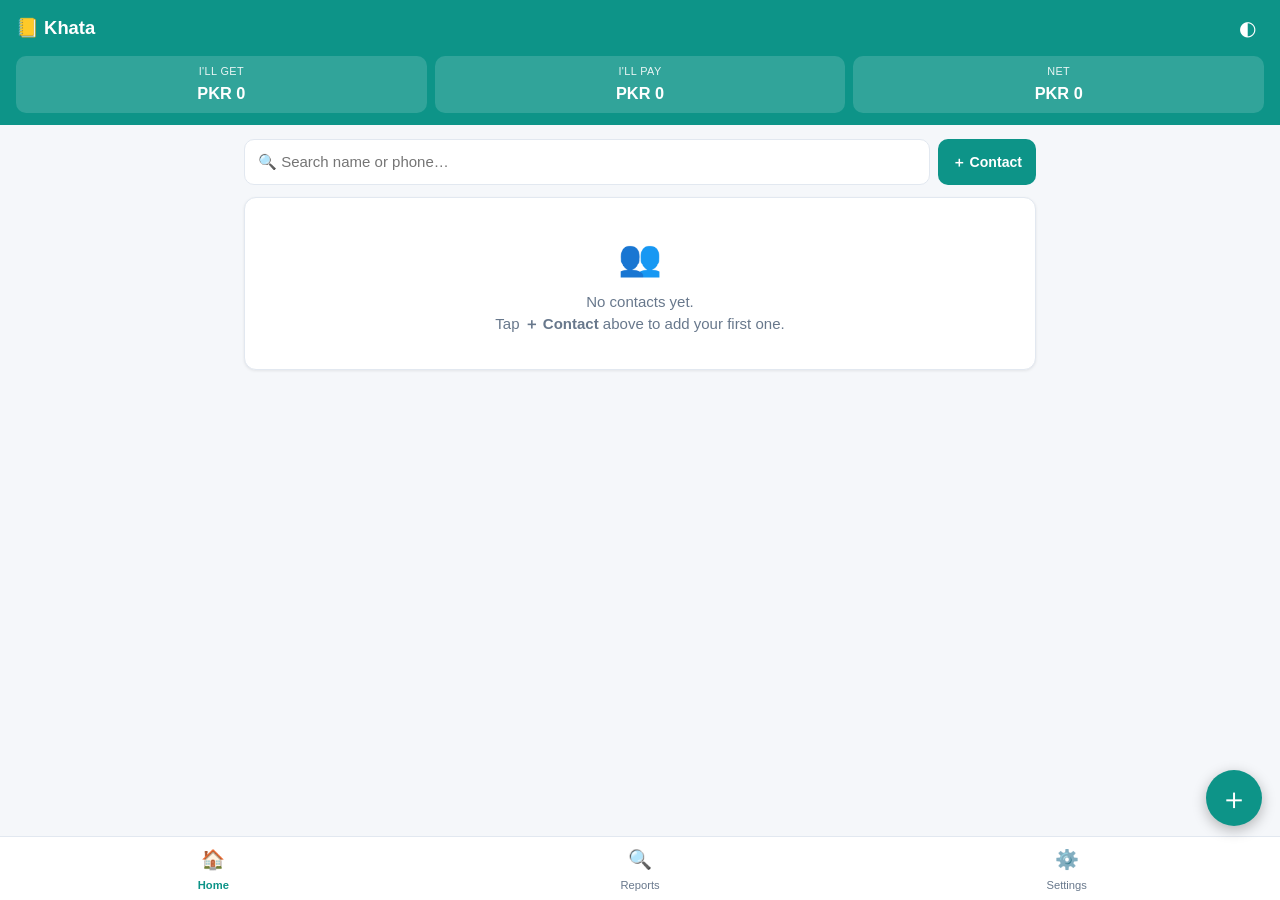
==== khata/index.html @ c7873ae5 "Encrypted, on-demand backups; stop writing files unprompted Reopening the app could show a backup pr" ====
<!DOCTYPE html>
<html lang="en">
<head>
<meta charset="UTF-8">
<meta name="viewport" content="width=device-width, initial-scale=1.0, viewport-fit=cover">
<meta name="theme-color" content="#0d9488">
<title>Khata — Ledger</title>
<link rel="manifest" href="manifest.json">
<link rel="icon" href="icon-192.png">
<link rel="apple-touch-icon" href="icon-192.png">
<style>
:root{
  --bg:#f5f7fa; --card:#fff; --text:#16202c; --muted:#68788c; --border:#e2e8f0;
  --accent:#0d9488; --accent-dk:#0b7c72;
  --get:#0d9488;   /* they owe me  */
  --pay:#e11d48;   /* I owe them   */
  --shadow:0 1px 3px rgba(0,0,0,.08);
}
[data-theme="dark"]{
  --bg:#0f1620; --card:#18212e; --text:#e8eef6; --muted:#8c9cb0; --border:#26323f;
  --accent:#2dd4bf; --accent-dk:#14b8a6; --get:#2dd4bf; --pay:#fb7185;
  --shadow:0 1px 3px rgba(0,0,0,.4);
}
*{box-sizing:border-box;-webkit-tap-highlight-color:transparent}
html,body{margin:0;padding:0}
body{
  font-family:-apple-system,BlinkMacSystemFont,"Segoe UI",Roboto,Helvetica,Arial,sans-serif;
  background:var(--bg); color:var(--text); line-height:1.45; font-size:15px;
  padding-bottom:78px;
}
button,input,select,textarea{font:inherit;color:inherit}
button{cursor:pointer;border:none;background:none}
.hide{display:none!important}

/* ---------- top bar ---------- */
header{
  position:sticky;top:0;z-index:20;background:var(--accent);color:#fff;
  padding:calc(env(safe-area-inset-top) + 12px) 16px 12px;
}
.hrow{display:flex;align-items:center;gap:10px}
.htitle{font-size:1.15rem;font-weight:700;flex:1;display:flex;align-items:center;gap:8px}
.iconbtn{color:#fff;font-size:1.25rem;padding:6px 8px;border-radius:8px;line-height:1}
.iconbtn:active{background:rgba(255,255,255,.18)}

/* summary */
.summary{display:flex;gap:8px;margin-top:12px}
.sbox{flex:1;background:rgba(255,255,255,.15);border-radius:10px;padding:8px 10px;text-align:center}
.sbox .lbl{font-size:.68rem;opacity:.9;text-transform:uppercase;letter-spacing:.4px}
.sbox .val{font-size:1.02rem;font-weight:700;margin-top:2px;word-break:break-all}

/* ---------- layout ---------- */
main{padding:14px 14px 0;max-width:820px;margin:0 auto}
.card{background:var(--card);border:1px solid var(--border);border-radius:12px;box-shadow:var(--shadow);margin-bottom:12px}
.pad{padding:14px}
h2{font-size:1rem;margin:0 0 10px}
.muted{color:var(--muted);font-size:.85rem}
.empty{text-align:center;color:var(--muted);padding:34px 16px}
.empty .big{font-size:2.2rem;display:block;margin-bottom:8px}

/* search */
.searchrow{display:flex;gap:8px;margin-bottom:12px}
.search{flex:1;min-width:0;padding:11px 13px;border:1px solid var(--border);border-radius:10px;
  background:var(--card)}
.addbtn{flex:0 0 auto;padding:11px 14px;border-radius:10px;background:var(--accent);
  color:#fff;font-weight:700;font-size:.88rem;white-space:nowrap}
.addbtn:active{background:var(--accent-dk)}

/* party row */
.prow{display:flex;align-items:center;gap:12px;padding:12px 14px;border-bottom:1px solid var(--border);width:100%;text-align:left}
.prow:last-child{border-bottom:none}
.avatar{width:40px;height:40px;border-radius:50%;background:var(--accent);color:#fff;
  display:grid;place-items:center;font-weight:700;flex:0 0 auto}
.pinfo{flex:1;min-width:0}
.pname{font-weight:600;white-space:nowrap;overflow:hidden;text-overflow:ellipsis}
.pamt{text-align:right;font-weight:700;white-space:nowrap}
.get{color:var(--get)} .pay{color:var(--pay)}
.tag{font-size:.66rem;font-weight:600;text-transform:uppercase;letter-spacing:.3px;display:block}

/* transaction row */
.trow{display:flex;gap:12px;padding:11px 14px;border-bottom:1px solid var(--border);align-items:flex-start}
.trow:last-child{border-bottom:none}
.tmain{flex:1;min-width:0}
.tcat{font-weight:600}
.tmeta{font-size:.78rem;color:var(--muted)}
.tamt{font-weight:700;white-space:nowrap;text-align:right}
.tbal{font-size:.74rem;color:var(--muted);font-weight:500}
.overdue{color:var(--pay);font-weight:600}

/* fab + nav */
.fab{position:fixed;right:18px;bottom:calc(env(safe-area-inset-bottom) + 74px);z-index:30;
  width:56px;height:56px;border-radius:50%;background:var(--accent);color:#fff;
  font-size:1.9rem;box-shadow:0 4px 14px rgba(0,0,0,.28);display:grid;place-items:center}
nav.tabs{position:fixed;left:0;right:0;bottom:0;z-index:25;display:flex;
  background:var(--card);border-top:1px solid var(--border);
  padding-bottom:env(safe-area-inset-bottom)}
nav.tabs button{flex:1;padding:9px 4px 7px;color:var(--muted);font-size:.7rem;
  display:flex;flex-direction:column;align-items:center;gap:3px}
nav.tabs button .ic{font-size:1.2rem}
nav.tabs button.on{color:var(--accent);font-weight:600}

/* modal */
.modal{position:fixed;inset:0;z-index:60;background:rgba(0,0,0,.5);
  display:flex;align-items:flex-end;justify-content:center}
.sheet{background:var(--card);width:100%;max-width:560px;border-radius:16px 16px 0 0;
  max-height:94vh;overflow-y:auto;padding:18px 16px calc(env(safe-area-inset-bottom) + 22px)}
.sheet h3{margin:0 0 14px;font-size:1.05rem}
label{display:block;font-size:.78rem;color:var(--muted);margin:11px 0 4px;font-weight:600}
input,select,textarea{width:100%;padding:11px 12px;border:1px solid var(--border);
  border-radius:10px;background:var(--bg)}
textarea{resize:vertical;min-height:60px}
.row2{display:flex;gap:10px}.row2>*{flex:1;min-width:0}
.btn{display:block;width:100%;padding:13px;border-radius:10px;background:var(--accent);
  color:#fff;font-weight:700;text-align:center;margin-top:16px}
.btn.sec{background:var(--bg);color:var(--text);border:1px solid var(--border);font-weight:600}
.btn.danger{background:var(--pay)}
.btnrow{display:flex;gap:10px}.btnrow>*{flex:1}

/* direction toggle */
.dirsel{display:flex;gap:10px;margin-top:6px}
.dirsel button{flex:1;padding:13px 8px;border-radius:10px;border:2px solid var(--border);
  font-weight:700;font-size:.9rem;background:var(--bg);color:var(--muted)}
.dirsel button.on[data-d="out"]{border-color:var(--get);background:var(--get);color:#fff}
.dirsel button.on[data-d="in"]{border-color:var(--pay);background:var(--pay);color:#fff}

.chips{display:flex;flex-wrap:wrap;gap:7px;margin-top:6px}
.chip{padding:7px 13px;border-radius:999px;border:1px solid var(--border);
  background:var(--bg);font-size:.82rem}
.chip.on{background:var(--accent);color:#fff;border-color:var(--accent);font-weight:600}

/* backup banner */
.banner{display:flex;align-items:center;gap:10px;justify-content:space-between;
  background:var(--card);border:1px solid var(--border);border-left:4px solid #f59e0b;
  border-radius:10px;padding:10px 12px;margin-bottom:12px;font-size:.86rem}
.banner .bactions{display:flex;gap:6px;flex:0 0 auto}
.banner button{padding:6px 12px;border-radius:8px;background:var(--accent);color:#fff;
  font-weight:600;font-size:.82rem}
.banner button#bkBannerX{background:transparent;color:var(--muted);font-size:1rem;padding:6px 8px}

/* storage meter */
.meter{height:8px;border-radius:99px;background:var(--border);overflow:hidden;margin:8px 0 6px}
.meter span{display:block;height:100%;background:var(--accent);border-radius:99px}
.meter.warn span{background:#f59e0b}
.meter.full span{background:var(--pay)}

.totrow{display:flex;justify-content:space-between;padding:7px 0;border-bottom:1px dashed var(--border)}
.totrow:last-child{border-bottom:none;font-weight:700;font-size:1.05rem;padding-top:11px}

/* ---------- lock screen ---------- */
body.locked>header,body.locked>main,body.locked>nav.tabs,body.locked>.fab{display:none!important}
#lock{position:fixed;inset:0;z-index:90;background:var(--bg);color:var(--text);
  display:none;flex-direction:column;align-items:center;justify-content:center;padding:24px}
body.locked #lock{display:flex}
#lock .lk-ico{font-size:2.6rem;margin-bottom:6px}
#lock h2{font-size:1.15rem;margin:0 0 4px}
#lock .lk-msg{color:var(--muted);font-size:.85rem;min-height:1.2em;text-align:center;margin-bottom:16px}
#lock .lk-msg.err{color:var(--pay);font-weight:600}
.dots{display:flex;gap:14px;margin-bottom:26px}
.dots i{width:14px;height:14px;border-radius:50%;border:2px solid var(--muted);display:block}
.dots i.on{background:var(--accent);border-color:var(--accent)}
.keypad{display:grid;grid-template-columns:repeat(3,72px);gap:16px}
.keypad button{width:72px;height:72px;aspect-ratio:1;border-radius:50%;
  background:var(--card);border:1px solid var(--border);
  font-size:1.5rem;font-weight:600;display:grid;place-items:center}
.keypad button:active{background:var(--accent);color:#fff}
.keypad button.wide{font-size:.9rem;font-weight:600;background:transparent;border:none;
  border-radius:12px;color:var(--muted)}

/* ---------- print / PDF ---------- */
#printArea{display:none}
@media print{
  body{background:#fff;color:#000;padding:0;font-size:12px}
  header,nav.tabs,.fab,main,.modal{display:none!important}
  #printArea{display:block!important;padding:0}
  .pr-head{text-align:center;border-bottom:2px solid #000;padding-bottom:10px;margin-bottom:14px}
  .pr-head h1{margin:0 0 4px;font-size:19px}
  .pr-sub{font-size:11px;color:#333}
  .pr-meta{display:flex;justify-content:space-between;font-size:11px;margin-bottom:10px}
  table{width:100%;border-collapse:collapse;font-size:11px;table-layout:fixed}
  th,td{border:1px solid #999;padding:5px 6px;text-align:left;
        overflow-wrap:break-word;vertical-align:top}
  th{background:#eee}
  td.num,th.num{text-align:right;white-space:nowrap}
  td.dt{white-space:nowrap}
  td.dt .tm{display:block;color:#555;font-size:9px}
  /* fixed widths keep dates and amounts on one line */
  .no-party th:nth-child(1){width:17%}
  .no-party th:nth-child(2){width:14%}
  .no-party th:nth-child(3){width:23%}
  .has-party th:nth-child(1){width:15%}
  .has-party th:nth-child(2){width:18%}
  .has-party th:nth-child(3){width:12%}
  .has-party th:nth-child(4){width:19%}
  tbody tr{page-break-inside:avoid}
  thead{display:table-header-group}
  tfoot td{font-weight:bold;background:#f3f3f3}
  .pr-sign{margin-top:40px;display:flex;justify-content:space-between;font-size:11px}
  .pr-sign div{border-top:1px solid #000;padding-top:5px;width:38%;text-align:center}
  @page{margin:14mm}
}
</style>
</head>
<body>

<header>
  <div class="hrow">
    <button class="iconbtn hide" id="backBtn" aria-label="Back">&larr;</button>
    <div class="htitle" id="pageTitle">📒 Khata</div>
    <button class="iconbtn" id="themeBtn" aria-label="Toggle theme">◐</button>
  </div>
  <div class="summary" id="summary"></div>
</header>

<main>
  <!-- HOME -->
  <section id="v-home">
    <div class="banner hide" id="bkBanner">
      <span>🛡️ <b id="bkBannerTxt"></b></span>
      <span class="bactions">
        <button id="bkBannerGo">Back up</button>
        <button id="bkBannerX" aria-label="Dismiss">✕</button>
      </span>
    </div>
    <div class="searchrow">
      <input class="search" id="pSearch" placeholder="🔍 Search name or phone…">
      <button class="addbtn" id="addParty">＋ Contact</button>
    </div>
    <div class="card" id="partyList"></div>
  </section>

  <!-- PARTY DETAIL -->
  <section id="v-party" class="hide">
    <div class="card pad" id="partyHead"></div>
    <div class="btnrow" style="margin-bottom:10px">
      <button class="btn sec" id="pPrint" style="margin-top:0">🖨️ Print / PDF</button>
      <button class="btn sec" id="pEdit" style="margin-top:0">✏️ Edit</button>
    </div>
    <div class="btnrow" style="margin-bottom:12px">
      <button class="btn sec" id="pWa" style="margin-top:0">💬 Send on WhatsApp</button>
      <button class="btn sec" id="pShare" style="margin-top:0">📤 Share / copy</button>
    </div>
    <div class="card" id="partyTxns"></div>
  </section>

  <!-- REPORTS -->
  <section id="v-rep" class="hide">
    <div class="card pad">
      <h2>Filter</h2>
      <div class="row2">
        <div><label>From</label><input type="date" id="fFrom"></div>
        <div><label>To</label><input type="date" id="fTo"></div>
      </div>
      <label>Quick range</label>
      <div class="chips" id="fQuick">
        <button class="chip" data-q="today">Today</button>
        <button class="chip" data-q="week">7 days</button>
        <button class="chip" data-q="month">This month</button>
        <button class="chip" data-q="year">This year</button>
        <button class="chip" data-q="all">All</button>
      </div>
      <label>Direction</label>
      <div class="chips" id="fDir">
        <button class="chip on" data-v="">Both</button>
        <button class="chip" data-v="out">I gave</button>
        <button class="chip" data-v="in">I got</button>
      </div>
      <label>Category</label>
      <div class="chips" id="fCat"></div>
      <label>Party</label>
      <select id="fParty"><option value="">All parties</option></select>
      <button class="btn" id="runRep">Show results</button>
    </div>
    <div class="card pad hide" id="repTotals"></div>
    <div class="btnrow hide" id="repActions" style="margin-bottom:12px">
      <button class="btn sec" id="rPrint" style="margin-top:0">🖨️ Print / PDF</button>
      <button class="btn sec" id="rCsv" style="margin-top:0">⬇️ CSV</button>
    </div>
    <div class="card" id="repList"></div>
  </section>

  <!-- SETTINGS -->
  <section id="v-set" class="hide">
    <div class="card pad">
      <h2>Backup &amp; restore</h2>
      <p class="muted" id="lastBk"></p>
      <button class="btn" id="bkNow">🔐 Backup now (encrypted)</button>
      <button class="btn sec" id="bkRestore">⬆️ Restore from backup file</button>
      <input type="file" id="bkFile" accept=".json,application/json" class="hide">
      <p class="muted" style="margin-top:12px">Backups only happen when you tap
      the button — nothing is ever saved automatically. The file is locked with
      <b>AES-256</b> using a password you choose, so it is safe to keep in Google
      Drive or email. Restore it on any phone with the same password.</p>
      <p class="muted"><b>⚠️ Lose the password and the backup is gone for good</b> —
      there is no recovery, by design.</p>
    </div>
    <div class="card pad">
      <h2>Preferences</h2>
      <label>Currency symbol</label>
      <input id="setCur" maxlength="6" placeholder="PKR">
      <label>Remind me to back up</label>
      <select id="setRemind">
        <option value="1">Every day</option>
        <option value="7">Every week</option>
        <option value="0">Never</option>
      </select>
      <label>Country code (for WhatsApp)</label>
      <input id="setCC" inputmode="numeric" maxlength="4" placeholder="92">
      <p class="muted">Local numbers like 0300-1234567 are sent as
        +<span id="ccEg">92</span>3001234567.</p>
      <button class="btn" id="setSave">Save preferences</button>
    </div>
    <div class="card pad">
      <h2>App lock</h2>
      <p class="muted" id="pinState"></p>
      <button class="btn" id="pinBtn"></button>
      <button class="btn sec hide" id="pinOff">Turn off PIN</button>
      <p class="muted" style="margin-top:12px">⚠️ A PIN hides the app behind a
      lock screen. It does <b>not</b> encrypt the data — someone with your
      unlocked phone and technical know-how could still reach it. Use your
      phone's own screen lock as the real protection.</p>
    </div>
    <div class="card pad">
      <h2>Data</h2>
      <p class="muted" id="statLine"></p>
      <div class="meter" id="meter"><span style="width:0"></span></div>
      <p class="muted" id="spaceLine"></p>
      <button class="btn sec" id="exCsv">⬇️ Export all as CSV</button>
      <button class="btn danger" id="wipe">🗑️ Erase all data</button>
    </div>
  </section>
</main>

<button class="fab" id="fab" aria-label="Add">＋</button>

<nav class="tabs">
  <button data-t="home" class="on"><span class="ic">🏠</span>Home</button>
  <button data-t="rep"><span class="ic">🔍</span>Reports</button>
  <button data-t="set"><span class="ic">⚙️</span>Settings</button>
</nav>

<div id="lock">
  <div class="lk-ico">🔒</div>
  <h2 id="lkTitle">Enter your PIN</h2>
  <div class="lk-msg" id="lkMsg"></div>
  <div class="dots" id="lkDots"><i></i><i></i><i></i><i></i></div>
  <div class="keypad" id="lkPad">
    <button data-k="1">1</button><button data-k="2">2</button><button data-k="3">3</button>
    <button data-k="4">4</button><button data-k="5">5</button><button data-k="6">6</button>
    <button data-k="7">7</button><button data-k="8">8</button><button data-k="9">9</button>
    <button class="wide" data-k="forgot">Forgot?</button>
    <button data-k="0">0</button>
    <button class="wide" data-k="del">⌫</button>
  </div>
</div>

<div id="modalHost"></div>
<div id="printArea"></div>

<script>
"use strict";
/* ====================== storage ====================== */
const KEY = "khata_v1";
const CATS = ["Loan","Repayment","Deposit","Receipt","Advance","Expense","Other"];
const blank = () => ({version:1,
  settings:{currency:"PKR",theme:"auto",remindDays:1,lastBackup:null,
            cc:"92", pinHash:null, pinSalt:null},
  parties:[], txns:[]});

/* If stored data can't be parsed we must NEVER overwrite it with an empty
   ledger — it may still be recoverable by hand. Park it under a rescue key,
   tell the user, and refuse to auto-save until they act. */
let storageOK = true;
let db = load();
function load(){
  let raw = null;
  try{
    raw = localStorage.getItem(KEY);
    if(!raw) return blank();
    const d = JSON.parse(raw);
    if(!d || !Array.isArray(d.parties) || !Array.isArray(d.txns))
      throw new Error("unexpected shape");
    return Object.assign(blank(), d,
      {settings:Object.assign(blank().settings, d.settings||{})});
  }catch(e){
    console.error("load failed", e);
    storageOK = false;
    try{
      const rescue = KEY+"_damaged_"+Date.now();
      if(raw) localStorage.setItem(rescue, raw);
      setTimeout(()=>alert(
        "Your saved data could not be read, so the app opened empty.\n\n"+
        "The old data has NOT been deleted — it is kept under \""+rescue+"\".\n"+
        "Restore your latest backup file from Settings, or ask for help recovering it.\n\n"+
        "Nothing will be saved over it until you restore or erase."),400);
    }catch(_){}
    return blank();
  }
}
let saveTimer=null;
function writeNow(){
  if(!storageOK) return false;          // refuse to clobber damaged data
  try{ localStorage.setItem(KEY, JSON.stringify(db)); return true; }
  catch(e){
    alert("Could not save — device storage may be full.\n\n"+
          "Free some space, then use Settings → Backup now.");
    return false;
  }
}
function save(){
  clearTimeout(saveTimer);
  saveTimer = setTimeout(writeNow, 80);
}
const uid = () => Date.now().toString(36)+Math.random().toString(36).slice(2,7);

/* ====================== helpers ====================== */
const $  = s => document.querySelector(s);
const esc = s => String(s??"").replace(/[&<>"']/g, c =>
  ({"&":"&amp;","<":"&lt;",">":"&gt;",'"':"&quot;","'":"&#39;"}[c]));
const cur = () => db.settings.currency || "PKR";
function money(n){
  const v = Math.abs(Number(n)||0);
  return cur()+" "+v.toLocaleString(undefined,{minimumFractionDigits:0,maximumFractionDigits:2});
}
function fmtDate(iso){
  const d=new Date(iso); if(isNaN(d)) return "";
  return d.toLocaleDateString(undefined,{day:"2-digit",month:"short",year:"numeric"});
}
function fmtDT(iso){
  const d=new Date(iso); if(isNaN(d)) return "";
  return d.toLocaleString(undefined,{day:"2-digit",month:"short",year:"numeric",
    hour:"2-digit",minute:"2-digit"});
}
const live  = () => db.txns.filter(t=>!t.deletedAt);
const ofParty = id => live().filter(t=>t.partyId===id)
  .sort((a,b)=> new Date(a.date)-new Date(b.date));
/* balance > 0  => they owe me (I'll get) */
const balOf = id => ofParty(id).reduce((s,t)=> s + (t.dir==="out"? +t.amount : -t.amount), 0);
const party = id => db.parties.find(p=>p.id===id);
const pname = id => (party(id)||{}).name || "(deleted)";

/* ====================== app lock ======================
   The PIN is never stored — only a salted SHA-256 of it. This is a screen
   lock (keeps casual eyes out), NOT encryption: the ledger itself still sits
   in normal browser storage. Settings says so plainly. */
const hasPin = () => !!(db.settings.pinHash && db.settings.pinSalt);
async function pinHash(pin, salt){
  if(!(window.crypto && crypto.subtle)) return "plain:"+salt+":"+pin; // insecure ctx
  const buf = await crypto.subtle.digest("SHA-256",
    new TextEncoder().encode(salt+"|"+pin));
  return [...new Uint8Array(buf)].map(b=>b.toString(16).padStart(2,"0")).join("");
}
function newSalt(){
  const a = new Uint8Array(16);
  (window.crypto&&crypto.getRandomValues) ? crypto.getRandomValues(a)
    : a.forEach((_,i)=>a[i]=Math.floor(Math.random()*256));
  return [...a].map(b=>b.toString(16).padStart(2,"0")).join("");
}

let lockMode="verify", lkBuf="", lkNewPin="", lkTries=0, unlockedAt=0;
let lockUntil=0, cdTimer=null;
/* while cooling down, the keypad is disabled and shows the remaining time */
function countdown(){
  clearTimeout(cdTimer);
  const left = Math.ceil((lockUntil - Date.now())/1000);
  const pad = $("#lkPad");
  if(left > 0){
    pad.style.opacity = ".35"; pad.style.pointerEvents = "none";
    lkSay(`Too many wrong attempts. Wait ${left}s.`, true);
    cdTimer = setTimeout(countdown, 500);
  }else{
    pad.style.opacity = ""; pad.style.pointerEvents = "";
    lkSay("You can try again now.", false);
  }
}
function setLocked(on){
  document.body.classList.toggle("locked", on);
  if(on){ lkBuf=""; drawDots(); } else { unlockedAt = Date.now(); }
}
function drawDots(){
  const need = lockMode==="verify"? 4 : 4;
  $("#lkDots").innerHTML = Array.from({length:need},(_,i)=>
    `<i class="${i<lkBuf.length?"on":""}"></i>`).join("");
}
function lkSay(msg, err){
  const el=$("#lkMsg"); el.textContent=msg||""; el.classList.toggle("err",!!err);
}
function startLock(mode){
  lockMode=mode; lkBuf=""; lkNewPin="";
  $("#lkTitle").textContent = mode==="verify" ? "Enter your PIN"
    : mode==="set" ? "Choose a 4-digit PIN" : "Confirm your PIN";
  $("#lkPad").querySelector('[data-k="forgot"]').style.visibility =
    mode==="verify" ? "visible" : "hidden";
  lkSay(mode==="verify"? "" : "You'll need this each time you open the app.");
  setLocked(true);
}
async function lkSubmit(){
  const pin = lkBuf;
  if(lockMode==="set"){
    lkNewPin = pin; lockMode="confirm";
    $("#lkTitle").textContent="Confirm your PIN"; lkSay("Type it once more.");
    lkBuf=""; drawDots(); return;
  }
  if(lockMode==="confirm"){
    if(pin !== lkNewPin){
      lockMode="set"; lkNewPin=""; lkBuf=""; drawDots();
      $("#lkTitle").textContent="Choose a 4-digit PIN";
      lkSay("Those didn't match — start again.", true); return;
    }
    const salt=newSalt();
    db.settings.pinSalt=salt; db.settings.pinHash=await pinHash(pin,salt);
    save(); setLocked(false); renderSettings();
    alert("PIN set. You'll be asked for it when you open the app.\n\n"+
          "If you forget it, the only way back in is to erase the app and "+
          "restore your backup file — so keep a backup.");
    return;
  }
  // verify
  const h = await pinHash(pin, db.settings.pinSalt);
  if(h === db.settings.pinHash){
    lkTries=0; db.settings.pinFails=0; save();
    setLocked(false); render(); return;
  }
  /* Throttle guessing: a 4-digit PIN is only 10,000 combinations, so make
     repeated attempts progressively expensive. */
  lkTries++; lkBuf=""; drawDots();
  db.settings.pinFails = (db.settings.pinFails||0) + 1; save();
  if(db.settings.pinFails >= 5){
    const wait = Math.min(300, 5 * Math.pow(2, db.settings.pinFails - 5)); // 5s,10s,20s… max 5min
    lockUntil = Date.now() + wait*1000;
    return countdown();
  }
  lkSay(lkTries>=3 ? "Still wrong. Tap “Forgot?” if you're stuck."
                   : "Wrong PIN, try again.", true);
}
$("#lkPad").addEventListener("click", async e=>{
  const b=e.target.closest("button"); if(!b) return;
  if(Date.now() < lockUntil) return;          // cooling down after wrong guesses
  const k=b.dataset.k;
  if(k==="del"){ lkBuf=lkBuf.slice(0,-1); drawDots(); return; }
  if(k==="forgot"){
    alert("A forgotten PIN cannot be recovered — the PIN itself is not stored, "+
          "only a scrambled check value.\n\nTo get back in: reinstall or clear "+
          "the app's site data, then restore your latest backup file.");
    return;
  }
  if(lkBuf.length>=4) return;
  lkBuf += k; drawDots();
  if(lkBuf.length===4) setTimeout(lkSubmit,90);
});
// Re-lock after the app has sat in the background for over a minute.
let hiddenAt = 0;
document.addEventListener("visibilitychange", ()=>{
  if(document.hidden){ hiddenAt = Date.now(); return; }
  if(!hasPin() || document.body.classList.contains("locked")) return;
  if(hiddenAt && Date.now()-hiddenAt > 60000) startLock("verify");
  hiddenAt = 0;
});

/* ====================== theme ====================== */
function applyTheme(){
  const t = db.settings.theme;
  const dark = t==="dark" || (t==="auto" &&
    matchMedia("(prefers-color-scheme: dark)").matches);
  document.documentElement.setAttribute("data-theme", dark?"dark":"light");
  const m=$('meta[name=theme-color]'); if(m) m.content = dark?"#18212e":"#0d9488";
}
$("#themeBtn").onclick = ()=>{
  const order=["auto","light","dark"];
  db.settings.theme = order[(order.indexOf(db.settings.theme)+1)%3];
  save(); applyTheme();
};
matchMedia("(prefers-color-scheme: dark)").addEventListener("change",applyTheme);

/* ====================== navigation ====================== */
let view="home", curParty=null;
function go(v, id){
  view=v; curParty=id||null;
  ["home","party","rep","set"].forEach(x=> $("#v-"+x).classList.toggle("hide", x!==v));
  document.querySelectorAll("nav.tabs button")
    .forEach(b=> b.classList.toggle("on", b.dataset.t===v));
  $("#backBtn").classList.toggle("hide", v!=="party");
  $("#fab").classList.toggle("hide", v==="rep"||v==="set");
  $("#pageTitle").textContent =
    v==="party" ? pname(id) : v==="rep" ? "🔍 Reports" : v==="set" ? "⚙️ Settings" : "📒 Khata";
  window.scrollTo(0,0);
  render();
}
document.querySelectorAll("nav.tabs button").forEach(b=> b.onclick=()=>go(b.dataset.t));
$("#backBtn").onclick = ()=>go("home");

/* ====================== render ====================== */
function render(){
  renderSummary();
  if(view==="home")  renderHome();
  if(view==="party") renderParty();
  if(view==="set")   renderSettings();
  backupReminder();
}
function renderSummary(){
  let get=0,pay=0;
  db.parties.forEach(p=>{ const b=balOf(p.id); if(b>0) get+=b; else pay+=-b; });
  $("#summary").innerHTML =
    `<div class="sbox"><div class="lbl">I'll get</div><div class="val">${esc(money(get))}</div></div>
     <div class="sbox"><div class="lbl">I'll pay</div><div class="val">${esc(money(pay))}</div></div>
     <div class="sbox"><div class="lbl">Net</div><div class="val">${esc(money(get-pay))}</div></div>`;
}
function renderHome(){
  const q = $("#pSearch").value.trim().toLowerCase();
  let list = db.parties.slice();
  if(q) list = list.filter(p=>
    p.name.toLowerCase().includes(q) || (p.phone||"").toLowerCase().includes(q));
  list.sort((a,b)=> Math.abs(balOf(b.id))-Math.abs(balOf(a.id)) || a.name.localeCompare(b.name));

  if(!list.length){
    $("#partyList").innerHTML = `<div class="empty"><span class="big">👥</span>
      ${db.parties.length? "No match for that search." :
        "No contacts yet.<br>Tap <b>＋ Contact</b> above to add your first one."}</div>`;
    return;
  }
  $("#partyList").innerHTML = list.map(p=>{
    const b=balOf(p.id), n=ofParty(p.id).length;
    const cls = b>0?"get":b<0?"pay":"muted";
    const tag = b>0?"you'll get":b<0?"you'll pay":"settled";
    return `<button class="prow" data-id="${esc(p.id)}">
      <div class="avatar">${esc((p.name||"?").trim().charAt(0).toUpperCase())}</div>
      <div class="pinfo">
        <div class="pname">${esc(p.name)}</div>
        <div class="muted">${n} entr${n===1?"y":"ies"}${p.phone? " · "+esc(p.phone):""}</div>
      </div>
      <div class="pamt ${cls}">${esc(money(b))}<span class="tag">${tag}</span></div>
    </button>`;
  }).join("");
  $("#partyList").querySelectorAll(".prow")
    .forEach(el=> el.onclick=()=>go("party", el.dataset.id));
}
$("#pSearch").oninput = renderHome;

function renderParty(){
  const p = party(curParty); if(!p) return go("home");
  const b = balOf(p.id), rows = ofParty(p.id);
  const out = rows.filter(t=>t.dir==="out").reduce((s,t)=>s+ +t.amount,0);
  const inn = rows.filter(t=>t.dir==="in").reduce((s,t)=>s+ +t.amount,0);
  $("#partyHead").innerHTML =
    `<div style="display:flex;gap:12px;align-items:center">
       <div class="avatar" style="width:48px;height:48px;font-size:1.2rem">
         ${esc((p.name||"?").trim().charAt(0).toUpperCase())}</div>
       <div style="flex:1;min-width:0">
         <div style="font-weight:700;font-size:1.05rem">${esc(p.name)}</div>
         <div class="muted">${p.phone? esc(p.phone) : "no phone"}</div>
       </div>
     </div>
     ${p.note? `<p class="muted" style="margin:10px 0 0">${esc(p.note)}</p>`:""}
     <div style="margin-top:12px">
       <div class="totrow"><span>I gave (out)</span><b>${esc(money(out))}</b></div>
       <div class="totrow"><span>I got (in)</span><b>${esc(money(inn))}</b></div>
       <div class="totrow"><span>${b>0?"They owe me":b<0?"I owe them":"Settled"}</span>
         <b class="${b>0?"get":b<0?"pay":""}">${esc(money(b))}</b></div>
     </div>`;

  if(!rows.length){
    $("#partyTxns").innerHTML =
      `<div class="empty"><span class="big">🧾</span>No entries yet.<br>Tap ＋ to add one.</div>`;
    return;
  }
  let run=0;
  const html = rows.map(t=>{
    run += t.dir==="out"? +t.amount : -t.amount;
    const od = t.dueDate && !t.settled && new Date(t.dueDate) < new Date();
    return {d:t.date, html:`<div class="trow" data-id="${esc(t.id)}">
      <div class="tmain">
        <div class="tcat">${esc(t.cat)}${t.dir==="out"?" · gave":" · got"}</div>
        <div class="tmeta">${esc(fmtDT(t.date))}${t.note? " · "+esc(t.note):""}</div>
        ${t.dueDate? `<div class="tmeta ${od?"overdue":""}">
           ${od?"⚠️ overdue":"due"} ${esc(fmtDate(t.dueDate))}</div>`:""}
      </div>
      <div class="tamt ${t.dir==="out"?"get":"pay"}">
        ${t.dir==="out"?"+":"−"}${esc(money(t.amount))}
        <div class="tbal">bal ${esc(money(run))}</div>
      </div></div>`};
  }).reverse().map(x=>x.html).join("");
  $("#partyTxns").innerHTML = html;
  $("#partyTxns").querySelectorAll(".trow")
    .forEach(el=> el.onclick=()=> txnSheet(el.dataset.id));
}
$("#pEdit").onclick  = ()=> partySheet(curParty);
$("#pPrint").onclick = ()=> printStatement(curParty);

/* ---------- share a statement ---------- */
/* 0300-1234567 + cc 92  ->  923001234567 */
function waNumber(phone){
  let d = String(phone||"").replace(/\D/g,"");
  const cc = String(db.settings.cc||"").replace(/\D/g,"");
  if(!d) return "";
  if(d.startsWith("00")) return d.slice(2);
  if(d.startsWith("0"))  return cc + d.slice(1);
  if(cc && d.length <= 10 && !d.startsWith(cc)) return cc + d;
  return d;
}
function statementText(id){
  const p=party(id); if(!p) return "";
  const rows=ofParty(id), b=balOf(id);
  const head = `*${p.name}* — account summary\n` +
    `As on ${fmtDate(new Date().toISOString())}\n\n` +
    (b>0 ? `You have to pay: *${money(b)}*`
     : b<0? `I have to pay you: *${money(b)}*`
          : `Account is settled ✅`) + `\n`;
  const show = rows.slice(-12).reverse();
  const lines = show.map(t=>
    `${fmtDate(t.date)} · ${t.cat} · ${t.dir==="out"?"given":"received"} ${money(t.amount)}` +
    (t.note? ` (${t.note})`:"")).join("\n");
  const more = rows.length>show.length ? `\n…and ${rows.length-show.length} earlier entries.` : "";
  return head + (lines? `\nRecent entries:\n${lines}${more}\n` : "") +
    `\n_Sent from my Khata ledger_`;
}
$("#pWa").onclick = ()=>{
  const p=party(curParty); if(!p) return;
  const num = waNumber(p.phone);
  const txt = encodeURIComponent(statementText(curParty));
  if(!num){
    if(!confirm(`${p.name} has no phone number saved.\n\nOpen WhatsApp and pick the contact yourself?`)) return;
    window.open(`https://wa.me/?text=${txt}`,"_blank","noopener");
    return;
  }
  window.open(`https://wa.me/${num}?text=${txt}`,"_blank","noopener");
};
$("#pShare").onclick = async ()=>{
  const txt = statementText(curParty);
  if(navigator.share){
    try{ await navigator.share({title:pname(curParty)+" — statement", text:txt}); return; }
    catch(e){ if(e && e.name==="AbortError") return; }
  }
  try{ await navigator.clipboard.writeText(txt); alert("Statement copied — paste it anywhere."); }
  catch(e){ prompt("Copy the statement below:", txt); }
};

/* ====================== modals ====================== */
function openSheet(html){
  const host=$("#modalHost");
  host.innerHTML = `<div class="modal"><div class="sheet">${html}</div></div>`;
  const m=host.querySelector(".modal");
  m.onclick = e=>{ if(e.target===m) closeSheet(); };
  return host;
}
const closeSheet = ()=> $("#modalHost").innerHTML="";

function partySheet(id, onSaved){
  const p = id? party(id) : null;
  openSheet(`<h3>${p?"Edit contact":"New contact"}</h3>
    <label>Name *</label><input id="npName" value="${esc(p?p.name:"")}" placeholder="e.g. Ahmed Traders">
    <label>Phone</label><input id="npPhone" type="tel" value="${esc(p?p.phone||"":"")}">
    <label>Note</label><textarea id="npNote" placeholder="address, terms…">${esc(p?p.note||"":"")}</textarea>
    <button class="btn" id="npSave">${p?"Save changes":"Add contact"}</button>
    ${p?`<button class="btn danger" id="npDel">Delete contact</button>`:""}
    <button class="btn sec" id="npCancel">Cancel</button>`);
  $("#npName").focus();
  $("#npCancel").onclick = closeSheet;
  $("#npSave").onclick = ()=>{
    const name=$("#npName").value.trim();
    if(!name) return alert("Please enter a name.");
    let newId = null;
    if(p){ Object.assign(p,{name,phone:$("#npPhone").value.trim(),note:$("#npNote").value.trim()}); }
    else {
      newId = uid();
      db.parties.push({id:newId,name,phone:$("#npPhone").value.trim(),
             note:$("#npNote").value.trim(),createdAt:new Date().toISOString()});
    }
    save(); closeSheet(); refreshPartyOptions(); render();
    if(view==="party") $("#pageTitle").textContent = pname(curParty);
    if(onSaved) onSaved(newId);
  };
  if(p) $("#npDel").onclick = ()=>{
    const n = ofParty(p.id).length;
    if(!confirm(`Delete "${p.name}"${n?` and its ${n} entr${n===1?"y":"ies"}`:""}? This cannot be undone.`)) return;
    db.txns.forEach(t=>{ if(t.partyId===p.id) t.deletedAt=new Date().toISOString(); });
    db.parties = db.parties.filter(x=>x.id!==p.id);
    save(); closeSheet(); go("home");
  };
}

function txnSheet(id, preferParty, draft){
  const t = id? db.txns.find(x=>x.id===id) : null;
  if(!db.parties.length){
    alert("Add a contact first, then record entries against them.");
    return partySheet(null, nid=> nid && txnSheet(null, nid, draft));
  }
  const d0  = t || draft || {};              // values to prefill from
  const sel = t? t.partyId : (preferParty || (view==="party"? curParty : null));
  const dir = d0.dir || "out";
  const dt  = d0.date? new Date(d0.date) : new Date();
  const localDT = new Date(dt.getTime()-dt.getTimezoneOffset()*60000).toISOString().slice(0,16);
  openSheet(`<h3>${t?"Edit entry":"New entry"}</h3>
    <label>Type *</label>
    <div class="dirsel" id="tDir">
      <button data-d="out" class="${dir==="out"?"on":""}">💸 I GAVE</button>
      <button data-d="in"  class="${dir==="in" ?"on":""}">💰 I GOT</button>
    </div>
    <label>Contact *</label>
    <select id="tParty">${db.parties.map(p=>
      `<option value="${esc(p.id)}" ${sel===p.id?"selected":""}>${esc(p.name)}</option>`).join("")}
      <option value="__new">＋ Add a new contact…</option></select>
    <label>Amount *</label>
    <input id="tAmt" type="number" inputmode="decimal" step="0.01" min="0"
      value="${d0.amount!=null?esc(d0.amount):""}" placeholder="0.00">
    <label>Category</label>
    <div class="chips" id="tCat">${CATS.map(c=>
      `<button class="chip ${((d0.cat||"Loan")===c)?"on":""}" data-c="${esc(c)}">${esc(c)}</button>`).join("")}</div>
    <label>Date &amp; time</label>
    <input id="tDate" type="datetime-local" value="${localDT}">
    <label>Due date (optional — for loans you expect back)</label>
    <input id="tDue" type="date" value="${d0.dueDate?esc(d0.dueDate):""}">
    <label>Note</label><textarea id="tNote" placeholder="what was it for?">${esc(d0.note||"")}</textarea>
    <button class="btn" id="tSave">${t?"Save changes":"Add entry"}</button>
    ${t?`<button class="btn danger" id="tDel">Delete entry</button>`:""}
    <button class="btn sec" id="tCancel">Cancel</button>`);

  let d=dir, cat = d0.cat || "Loan";
  $("#tDir").querySelectorAll("button").forEach(b=> b.onclick=()=>{
    d=b.dataset.d;
    $("#tDir").querySelectorAll("button").forEach(x=>x.classList.toggle("on",x.dataset.d===d));
  });
  $("#tCat").querySelectorAll(".chip").forEach(b=> b.onclick=()=>{
    cat=b.dataset.c;
    $("#tCat").querySelectorAll(".chip").forEach(x=>x.classList.toggle("on",x.dataset.c===cat));
  });
  $("#tCancel").onclick = closeSheet;
  if(!t) $("#tAmt").focus();

  // "＋ Add a new contact…" — keep whatever is typed, add the contact, come back
  $("#tParty").onchange = e=>{
    if(e.target.value !== "__new") return;
    const keep = {dir:d, cat, amount:$("#tAmt").value, note:$("#tNote").value,
                  dueDate:$("#tDue").value||null,
                  date:$("#tDate").value? new Date($("#tDate").value).toISOString() : null};
    closeSheet();
    partySheet(null, nid=> txnSheet(id, nid || sel, keep));
  };

  $("#tSave").onclick = ()=>{
    if($("#tParty").value === "__new") return alert("Please choose a contact.");
    const amt = parseFloat($("#tAmt").value);
    if(!(amt>0)) return alert("Please enter an amount greater than zero.");
    const raw = $("#tDate").value;
    const iso = raw? new Date(raw).toISOString() : new Date().toISOString();
    const rec = {partyId:$("#tParty").value, amount:amt, dir:d, cat,
      date:iso, dueDate:$("#tDue").value||null, note:$("#tNote").value.trim()};
    if(t) Object.assign(t,rec);
    else db.txns.push(Object.assign({id:uid(),createdAt:new Date().toISOString()},rec));
    save(); closeSheet(); render();
  };
  if(t) $("#tDel").onclick = ()=>{
    if(!confirm("Delete this entry?")) return;
    t.deletedAt = new Date().toISOString();
    save(); closeSheet(); render();
  };
}
/* ＋ floating button always means "new entry"; contacts are added from the
   "＋ Contact" button on Home, or from inside the entry sheet. */
$("#fab").onclick   = ()=> txnSheet(null);
$("#addParty").onclick = ()=> partySheet(null);

/* ====================== reports ====================== */
let repRows=[], repRange={from:"",to:""};
function initFilters(){
  $("#fCat").innerHTML = `<button class="chip on" data-v="">All</button>` +
    CATS.map(c=>`<button class="chip" data-v="${esc(c)}">${esc(c)}</button>`).join("");
  ["#fDir","#fCat"].forEach(sel=>{
    $(sel).querySelectorAll(".chip").forEach(b=> b.onclick=()=>{
      $(sel).querySelectorAll(".chip").forEach(x=>x.classList.remove("on"));
      b.classList.add("on");
    });
  });
  $("#fQuick").querySelectorAll(".chip").forEach(b=> b.onclick=()=>{
    const now=new Date(); let f=new Date();
    const q=b.dataset.q;
    if(q==="today") f=new Date(now.getFullYear(),now.getMonth(),now.getDate());
    else if(q==="week"){ f=new Date(); f.setDate(f.getDate()-6); }
    else if(q==="month") f=new Date(now.getFullYear(),now.getMonth(),1);
    else if(q==="year")  f=new Date(now.getFullYear(),0,1);
    else { $("#fFrom").value=""; $("#fTo").value=""; return; }
    $("#fFrom").value=f.toISOString().slice(0,10);
    $("#fTo").value=now.toISOString().slice(0,10);
  });
}
function refreshPartyOptions(){
  $("#fParty").innerHTML = `<option value="">All parties</option>` +
    db.parties.map(p=>`<option value="${esc(p.id)}">${esc(p.name)}</option>`).join("");
}
$("#runRep").onclick = ()=>{
  const from=$("#fFrom").value, to=$("#fTo").value;
  const dir = $("#fDir").querySelector(".chip.on").dataset.v;
  const cat = $("#fCat").querySelector(".chip.on").dataset.v;
  const pid = $("#fParty").value;
  repRange={from,to};
  repRows = live().filter(t=>{
    const d = t.date.slice(0,10);
    if(from && d<from) return false;
    if(to   && d>to)   return false;
    if(dir  && t.dir!==dir) return false;
    if(cat  && t.cat!==cat) return false;
    if(pid  && t.partyId!==pid) return false;
    return true;
  }).sort((a,b)=> new Date(b.date)-new Date(a.date));

  const out=repRows.filter(t=>t.dir==="out").reduce((s,t)=>s+ +t.amount,0);
  const inn=repRows.filter(t=>t.dir==="in").reduce((s,t)=>s+ +t.amount,0);
  $("#repTotals").classList.remove("hide");
  $("#repActions").classList.toggle("hide", !repRows.length);
  $("#repTotals").innerHTML = `<h2>${repRows.length} entr${repRows.length===1?"y":"ies"}</h2>
    <div class="totrow"><span>I gave (out)</span><b class="get">${esc(money(out))}</b></div>
    <div class="totrow"><span>I got (in)</span><b class="pay">${esc(money(inn))}</b></div>
    <div class="totrow"><span>Net</span><b>${esc(money(out-inn))}</b></div>`;

  $("#repList").innerHTML = repRows.length? repRows.map(t=>
    `<div class="trow"><div class="tmain">
       <div class="tcat">${esc(pname(t.partyId))}</div>
       <div class="tmeta">${esc(t.cat)} · ${esc(fmtDT(t.date))}${t.note?" · "+esc(t.note):""}</div>
     </div>
     <div class="tamt ${t.dir==="out"?"get":"pay"}">${t.dir==="out"?"+":"−"}${esc(money(t.amount))}</div>
     </div>`).join("")
    : `<div class="empty"><span class="big">🔍</span>Nothing matched those filters.</div>`;
};
$("#rPrint").onclick = ()=> printReport();
$("#rCsv").onclick   = ()=> downloadCSV(repRows,"khata-report");

/* ====================== print ====================== */
function tableHTML(rows,{running=false, showParty=true}={}){
  let run=0;
  const body = rows.map(t=>{
    if(running) run += t.dir==="out"? +t.amount : -t.amount;
    const d=new Date(t.date);
    return `<tr>
      <td class="dt">${esc(fmtDate(t.date))}<span class="tm">${
        esc(d.toLocaleTimeString(undefined,{hour:"2-digit",minute:"2-digit"}))}</span></td>
      ${showParty?`<td>${esc(pname(t.partyId))}</td>`:""}
      <td>${esc(t.cat)}</td>
      <td>${esc(t.note||"")}</td>
      <td class="num">${t.dir==="out"? esc(money(t.amount)):""}</td>
      <td class="num">${t.dir==="in" ? esc(money(t.amount)):""}</td>
      ${running?`<td class="num">${esc(money(run))}</td>`:""}
    </tr>`;
  }).join("");
  const out=rows.filter(t=>t.dir==="out").reduce((s,t)=>s+ +t.amount,0);
  const inn=rows.filter(t=>t.dir==="in").reduce((s,t)=>s+ +t.amount,0);
  const span = showParty? 4 : 3;
  return `<table class="${running?"has-bal":""} ${showParty?"has-party":"no-party"}">
    <thead><tr><th>Date</th>${showParty?"<th>Party</th>":""}<th>Category</th><th>Note</th>
      <th class="num">Gave</th><th class="num">Got</th>${running?'<th class="num">Balance</th>':""}</tr></thead>
    <tbody>${body}</tbody>
    <tfoot><tr><td colspan="${span}">Totals</td>
      <td class="num">${esc(money(out))}</td><td class="num">${esc(money(inn))}</td>
      ${running?`<td class="num">${esc(money(out-inn))}</td>`:""}</tr></tfoot></table>`;
}
function doPrint(title,sub,meta,inner){
  $("#printArea").innerHTML =
    `<div class="pr-head"><h1>${esc(title)}</h1><div class="pr-sub">${esc(sub)}</div></div>
     <div class="pr-meta">${meta}</div>${inner}
     <div class="pr-sign"><div>Receiver's signature</div><div>Authorised signature</div></div>`;
  window.print();
}
function printStatement(id){
  const p=party(id); if(!p) return;
  const rows=ofParty(id), b=balOf(id);
  doPrint("Account Statement", p.name + (p.phone? " · "+p.phone : ""),
    `<span>Printed: ${esc(fmtDT(new Date().toISOString()))}</span>
     <span>Closing balance: <b>${esc(money(b))}</b> ${b>0?"(receivable)":b<0?"(payable)":""}</span>`,
    tableHTML(rows,{running:true, showParty:false}));
}
function printReport(){
  const r = repRange.from||repRange.to
    ? `${repRange.from?fmtDate(repRange.from):"start"} to ${repRange.to?fmtDate(repRange.to):"today"}`
    : "All dates";
  doPrint("Transaction Report", r,
    `<span>Printed: ${esc(fmtDT(new Date().toISOString()))}</span>
     <span>${repRows.length} entries</span>`, tableHTML(repRows));
}

/* ====================== csv / backup ====================== */
/* Saving a file works two ways:
   - hosted normally (GitHub Pages, or opened from disk): a plain download link
   - inside the Claude artifact viewer: downloads are blocked there, so ask the
     host to save it instead. Try the host first, fall back to the link. */
let _dl;                                   // undefined = not resolved yet
async function hostSaver(){
  if(_dl !== undefined) return _dl;
  try{ _dl = (window.claude && claude.use) ? await claude.use("downloads") : null; }
  catch(e){ _dl = null; }
  return _dl;
}
function linkSave(text,name,mime){
  const url = URL.createObjectURL(new Blob([text],{type:mime}));
  const a = document.createElement("a");
  a.href=url; a.download=name; document.body.appendChild(a); a.click();
  setTimeout(()=>{ URL.revokeObjectURL(url); a.remove(); },1500);
}
async function saveFile(text, name, mime){
  const dl = await hostSaver();
  if(dl){
    try{ await dl.save({filename:name, data:text}); return true; }
    catch(err){
      const code = err && err.code;
      if(code === "declined") return false;            // viewer said no
      if(code === "too_large"){
        alert("This file is too big to save here (over 16 MB)."); return false;
      }
      // extension not allowed here, or some other host problem — try the link,
      // and if that is also blocked the message below explains why.
      linkSave(text,name,mime);
      alert("This preview could not save “"+name+"”.\n\n"+
            "Backups work normally once the app is installed from your own "+
            "GitHub Pages link.");
      return false;
    }
  }
  linkSave(text,name,mime);
  return true;
}
function downloadCSV(rows,base){
  const q = s => `"${String(s??"").replace(/"/g,'""')}"`;
  const head = ["Date","Time","Party","Phone","Category","Direction","Amount","Note","Due date"];
  const body = rows.map(t=>{
    const p=party(t.partyId)||{}, d=new Date(t.date);
    return [d.toLocaleDateString(), d.toLocaleTimeString(), p.name||"", p.phone||"",
      t.cat, t.dir==="out"?"Gave":"Got", t.amount, t.note||"", t.dueDate||""].map(q).join(",");
  });
  return saveFile("﻿"+[head.map(q).join(","),...body].join("\r\n"),
    `${base}-${new Date().toISOString().slice(0,10)}.csv`, "text/csv;charset=utf-8");
}
/* ====================== encrypted backup ======================
   The file is real AES-256-GCM, with the key stretched from your password by
   PBKDF2 (250k rounds). Without the password the contents cannot be read —
   which also means a lost password means a lost backup. Nothing is ever
   written to the device unless you tap Backup yourself. */
const KDF_ITER = 250000;
const b64 = {
  enc(buf){                                   // chunked: big ledgers blow the stack otherwise
    const a = new Uint8Array(buf); let s = "";
    for(let i=0;i<a.length;i+=0x8000) s += String.fromCharCode.apply(null, a.subarray(i,i+0x8000));
    return btoa(s);
  },
  dec: s => Uint8Array.from(atob(s), c=>c.charCodeAt(0))
};
function cryptoReady(){ return !!(window.crypto && crypto.subtle); }
async function deriveKey(pw, salt){
  const base = await crypto.subtle.importKey("raw", new TextEncoder().encode(pw),
    "PBKDF2", false, ["deriveKey"]);
  return crypto.subtle.deriveKey(
    {name:"PBKDF2", salt, iterations:KDF_ITER, hash:"SHA-256"},
    base, {name:"AES-GCM", length:256}, false, ["encrypt","decrypt"]);
}
async function encryptBackup(pw){
  const salt = crypto.getRandomValues(new Uint8Array(16));
  const iv   = crypto.getRandomValues(new Uint8Array(12));
  const key  = await deriveKey(pw, salt);
  const ct   = await crypto.subtle.encrypt({name:"AES-GCM", iv}, key,
    new TextEncoder().encode(JSON.stringify(db)));
  return JSON.stringify({
    format:"khata-backup", version:1, encrypted:true,
    cipher:"AES-256-GCM", kdf:"PBKDF2-SHA256", iterations:KDF_ITER,
    salt:b64.enc(salt), iv:b64.enc(iv), data:b64.enc(ct),
    savedAt:new Date().toISOString(),
    note:"Encrypted Khata backup. Restore it from the Khata app with your password."
  }, null, 2);
}
async function decryptBackup(obj, pw){
  const key = await deriveKey(pw, b64.dec(obj.salt));
  const pt  = await crypto.subtle.decrypt({name:"AES-GCM", iv:b64.dec(obj.iv)},
    key, b64.dec(obj.data));
  return JSON.parse(new TextDecoder().decode(pt));
}

/* password sheet — resolves to the password, or null if cancelled */
function askPassword({title, msg, confirm:needConfirm, action}){
  return new Promise(resolve=>{
    openSheet(`<h3>${esc(title)}</h3>
      <p class="muted">${msg}</p>
      <label>Password</label>
      <input id="pw1" type="password" autocomplete="new-password" placeholder="at least 6 characters">
      ${needConfirm?`<label>Repeat password</label>
      <input id="pw2" type="password" autocomplete="new-password">`:""}
      <p class="muted" id="pwErr" style="color:var(--pay);min-height:1.1em"></p>
      <button class="btn" id="pwGo">${esc(action)}</button>
      <button class="btn sec" id="pwCancel">Cancel</button>`);
    const done = v =>{ closeSheet(); resolve(v); };
    $("#pwCancel").onclick = ()=> done(null);
    $("#pw1").focus();
    $("#pwGo").onclick = ()=>{
      const a = $("#pw1").value;
      if(a.length < 6) return $("#pwErr").textContent = "Use at least 6 characters.";
      if(needConfirm && a !== $("#pw2").value)
        return $("#pwErr").textContent = "The two passwords don't match.";
      done(a);
    };
    $("#pw1").onkeydown = e=>{ if(e.key==="Enter" && !needConfirm) $("#pwGo").click(); };
  });
}

async function backupNow(){
  if(!cryptoReady()) return alert("Encrypted backup needs a secure (https) connection.");
  const pw = await askPassword({
    title:"Protect this backup",
    msg:"The file is encrypted with this password. Keep it safe — "+
        "<b>without it the backup cannot be opened by anyone, including you</b>.",
    confirm:true, action:"Encrypt and save"});
  if(!pw) return;                                   // cancelled — write nothing
  let text;
  try{ text = await encryptBackup(pw); }
  catch(e){ return alert("Could not encrypt the backup.\n\n"+e.message); }
  const name = `khata-backup-${new Date().toISOString().slice(0,10)}.json`;
  const ok = await saveFile(text, name, "application/json");
  if(!ok) return;                                   // don't claim a backup that never saved
  db.settings.lastBackup = new Date().toISOString(); save(); renderSettings();
  alert("Backup saved and encrypted.\n\nMove it to Google Drive to keep it safe, "+
        "and remember the password — it is the only way back in.");
}
function renderSettings(){
  const lb = db.settings.lastBackup;
  const days = lb? Math.floor((Date.now()-new Date(lb))/864e5) : null;
  $("#lastBk").innerHTML = lb
    ? `Last backup: <b>${esc(fmtDT(lb))}</b>${days>=1?` — ${days} day${days>1?"s":""} ago`:" — today ✅"}`
    : "⚠️ You have never backed up.";
  $("#setCur").value = cur();
  $("#setRemind").value = String(db.settings.remindDays);
  $("#setCC").value = db.settings.cc||"";
  $("#ccEg").textContent = db.settings.cc||"92";
  $("#pinState").textContent = hasPin()
    ? "🔒 PIN is on — asked when you open the app."
    : "🔓 No PIN. Anyone opening the app can see your ledger.";
  $("#pinBtn").textContent = hasPin()? "Change PIN" : "Set a PIN";
  $("#pinOff").classList.toggle("hide", !hasPin());
  /* Browsers cap this kind of storage at about 5 MB per site. Show how much
     is left in entries, so the ceiling is never a surprise. */
  const LIMIT = 5 * 1024 * 1024, PER_ENTRY = 220;
  const used = JSON.stringify(db).length;
  const pct  = Math.min(100, used / LIMIT * 100);
  const left = Math.max(0, Math.floor((LIMIT - used) / PER_ENTRY));
  $("#statLine").textContent =
    `${db.parties.length} contacts · ${live().length} entries · ` +
    `${(used/1024).toFixed(0)} KB of about 5 MB`;
  const m = $("#meter");
  m.className = "meter" + (pct>=90 ? " full" : pct>=75 ? " warn" : "");
  m.firstElementChild.style.width = Math.max(pct,1).toFixed(1)+"%";
  $("#spaceLine").innerHTML = pct>=90
    ? `<b style="color:var(--pay)">Almost full (${pct.toFixed(0)}%).</b> Back up now, then
       delete old entries or start a fresh year to free room.`
    : pct>=75
    ? `<b>${pct.toFixed(0)}% used.</b> Room for roughly ${left.toLocaleString()} more entries.`
    : `${pct.toFixed(1)}% used — room for roughly ${left.toLocaleString()} more entries.`;
}
$("#bkNow").onclick     = backupNow;
$("#bkBannerGo").onclick = backupNow;
$("#bkBannerX").onclick  = ()=>{ bannerHidden = true; backupReminder(); };
$("#exCsv").onclick     = ()=>{
  if(!confirm("The CSV is for opening in Excel or Sheets, so it is NOT encrypted —\n"+
     "anyone who opens the file can read it.\n\nUse Backup for a protected copy.\n\nExport anyway?")) return;
  downloadCSV(live(),"khata-all");
};
$("#bkRestore").onclick = ()=> $("#bkFile").click();
$("#bkFile").onchange = e=>{
  const f=e.target.files[0]; if(!f) return;
  const r=new FileReader();
  r.onload = ()=> restoreFrom(r.result);
  r.readAsText(f); e.target.value="";
};
async function restoreFrom(text){
  let obj;
  try{ obj = JSON.parse(text); }
  catch(err){ return alert("That file isn't a Khata backup — it could not be read."); }

  let data = obj;
  if(obj && obj.encrypted){                      // encrypted envelope: ask, decrypt
    if(!cryptoReady()) return alert("Opening an encrypted backup needs a secure (https) connection.");
    for(let tries=0; tries<3; tries++){
      const pw = await askPassword({
        title:"Encrypted backup",
        msg: tries? "<b style='color:var(--pay)'>That password didn't work.</b> Try again."
                  : `Saved ${obj.savedAt? esc(fmtDate(obj.savedAt)) : "earlier"}. `+
                    "Enter the password used when this backup was made.",
        confirm:false, action:"Unlock and restore"});
      if(!pw) return;                            // cancelled
      try{ data = await decryptBackup(obj, pw); break; }
      catch(err){ data = null; }                 // wrong password or damaged file
    }
    if(!data) return alert("Could not open that backup.\n\nThe password was wrong, "+
      "or the file is damaged. There is no way to recover it without the correct password.");
  }

  if(!data || !Array.isArray(data.parties) || !Array.isArray(data.txns))
    return alert("That file isn't a Khata backup.");
  const n = data.txns.filter(t=>!t.deletedAt).length;
  if(!confirm(`Restore ${data.parties.length} contacts and ${n} entries?\n\n`+
              `This REPLACES everything currently in the app.`)) return;
  db = Object.assign(blank(), data,
    {settings:Object.assign(blank().settings, data.settings||{})});
  storageOK = true;                 // a good restore unlocks saving again
  writeNow(); applyTheme(); refreshPartyOptions(); go("home");
  alert(`Restored ${db.parties.length} contacts and ${live().length} entries.`);
}
$("#setSave").onclick = ()=>{
  db.settings.currency = $("#setCur").value.trim()||"PKR";
  db.settings.remindDays = +$("#setRemind").value;
  db.settings.cc = $("#setCC").value.replace(/\D/g,"");
  save(); render(); alert("Preferences saved.");
};
$("#pinBtn").onclick = ()=> startLock("set");
$("#pinOff").onclick = ()=>{
  if(!confirm("Turn off the PIN? The app will open without asking.")) return;
  db.settings.pinHash=null; db.settings.pinSalt=null; save(); renderSettings();
};
$("#wipe").onclick = ()=>{
  if(!confirm("Erase ALL contacts and entries? This cannot be undone.")) return;
  if(!confirm("Really erase everything? Make sure you have a backup first.")) return;
  db = blank(); storageOK = true; writeNow(); refreshPartyOptions(); go("home");
};

/* ====================== backup reminder ====================== */
/* A quiet, dismissible banner on Home — never a popup, and never writes a
   file on its own. Backing up is always something you choose to do. */
let bannerHidden = false;
function backupReminder(){
  const el = $("#bkBanner"); if(!el) return;
  const rd = db.settings.remindDays;
  const lb = db.settings.lastBackup;
  const due = rd && live().length && (!lb || (Date.now()-new Date(lb)) > rd*864e5);
  el.classList.toggle("hide", !(due && !bannerHidden && view==="home"));
  if(!due) return;
  const days = lb? Math.floor((Date.now()-new Date(lb))/864e5) : null;
  $("#bkBannerTxt").textContent = lb
    ? `Last backup was ${days} day${days===1?"":"s"} ago.`
    : "You haven't backed up yet.";
}

/* ====================== boot ====================== */
applyTheme(); initFilters(); refreshPartyOptions();
$("#pSearch").value="";
go("home");
if(hasPin()) startLock("verify");
else { unlockedAt = Date.now(); backupReminder(); }
// Flush any debounced save when the app is closed or backgrounded.
// visibilitychange is the reliable one on mobile; beforeunload often never fires.
function flush(){ clearTimeout(saveTimer); writeNow(); }
document.addEventListener("visibilitychange", ()=>{ if(document.hidden) flush(); });
window.addEventListener("pagehide", flush);
if("serviceWorker" in navigator){
  window.addEventListener("load", ()=>{
    navigator.serviceWorker.register("sw.js").catch(()=>{ /* fine offline/sandboxed */ });
  });
}
</script>
</body>
</html>
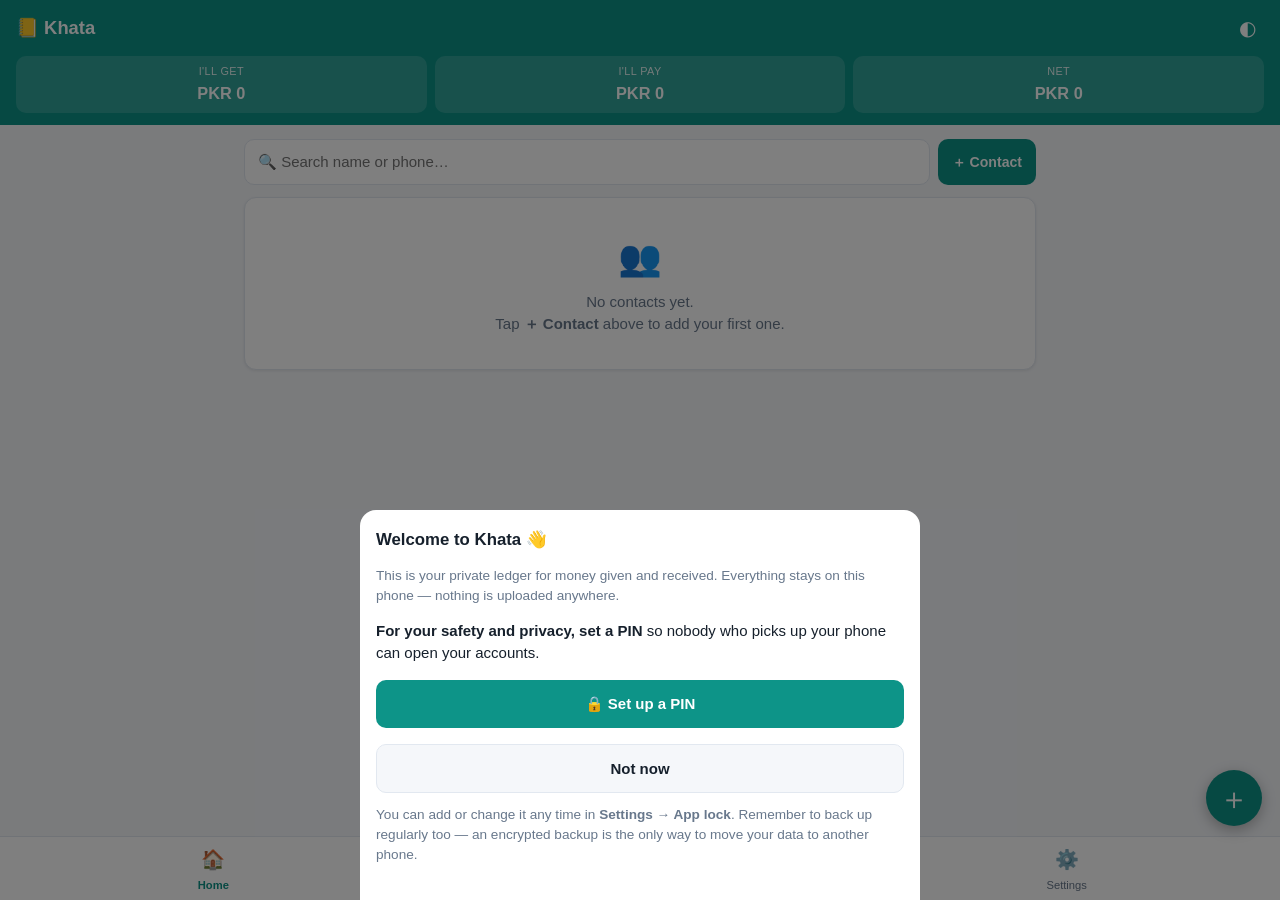
==== commit b20c90ea: "Guard erasing, prompt for a PIN on first run, explain preview limits Reported: Print/PDF, CSV export" ====
--- a/khata/index.html
+++ b/khata/index.html
@@ -949,12 +949,20 @@
       <td class="num">${esc(money(out))}</td><td class="num">${esc(money(inn))}</td>
       ${running?`<td class="num">${esc(money(out-inn))}</td>`:""}</tr></tfoot></table>`;
 }
+const inPreview = ()=>{ try{ return window.self !== window.top; }catch(e){ return true; } };
 function doPrint(title,sub,meta,inner){
   $("#printArea").innerHTML =
     `<div class="pr-head"><h1>${esc(title)}</h1><div class="pr-sub">${esc(sub)}</div></div>
      <div class="pr-meta">${meta}</div>${inner}
      <div class="pr-sign"><div>Receiver's signature</div><div>Authorised signature</div></div>`;
-  window.print();
+  // Previews run the page inside a frame that blocks printing, so say so
+  // rather than appearing to do nothing.
+  if(inPreview())
+    return alert("Printing is blocked inside this preview window.\n\n"+
+      "Open the app from its own web address (or the installed app) and the "+
+      "Print / Save-as-PDF dialog will appear normally.");
+  try{ window.print(); }
+  catch(e){ alert("This browser would not open the print dialog.\n\n"+e.message); }
 }
 function printStatement(id){
   const p=party(id); if(!p) return;
@@ -1001,12 +1009,21 @@
       if(code === "too_large"){
         alert("This file is too big to save here (over 16 MB)."); return false;
       }
-      // extension not allowed here, or some other host problem — try the link,
-      // and if that is also blocked the message below explains why.
+      if(code === "extension_not_enabled" || code === "rejected_extension"){
+        // e.g. .csv is not permitted in a preview — offer the same text as .txt
+        const ext = name.split(".").pop();
+        try{
+          await dl.save({filename:name.replace(/\.[^.]+$/,"")+".txt", data:text});
+          alert("Saved as a .txt file — this preview does not allow ."+ext+
+                " files.\n\nRename it to ."+ext+" and it opens normally.");
+          return true;
+        }catch(e2){ /* fall through */ }
+      }
+      // some other host problem — try the ordinary link, then explain
       linkSave(text,name,mime);
-      alert("This preview could not save “"+name+"”.\n\n"+
-            "Backups work normally once the app is installed from your own "+
-            "GitHub Pages link.");
+      alert("This preview window could not save “"+name+"”.\n\n"+
+            "Open the app from its own web address (or the installed app) and "+
+            "saving works normally.");
       return false;
     }
   }
@@ -1065,6 +1082,28 @@
   const pt  = await crypto.subtle.decrypt({name:"AES-GCM", iv:b64.dec(obj.iv)},
     key, b64.dec(obj.data));
   return JSON.parse(new TextDecoder().decode(pt));
+}
+
+/* Ask for the PIN again before something destructive. Resolves true when the
+   PIN matches (or when no PIN is set), false if cancelled. */
+function askPinConfirm(msg){
+  return new Promise(resolve=>{
+    if(!hasPin()) return resolve(true);
+    openSheet(`<h3>Confirm with your PIN</h3>
+      <p class="muted">${msg}</p>
+      <label>PIN</label>
+      <input id="cpin" type="password" inputmode="numeric" maxlength="4" autocomplete="off">
+      <p class="muted" id="cpErr" style="color:var(--pay);min-height:1.1em"></p>
+      <button class="btn danger" id="cpGo">Confirm</button>
+      <button class="btn sec" id="cpCancel">Cancel</button>`);
+    $("#cpin").focus();
+    $("#cpCancel").onclick = ()=>{ closeSheet(); resolve(false); };
+    $("#cpGo").onclick = async ()=>{
+      const h = await pinHash($("#cpin").value, db.settings.pinSalt);
+      if(h === db.settings.pinHash){ closeSheet(); resolve(true); }
+      else { $("#cpErr").textContent = "Wrong PIN."; $("#cpin").value=""; }
+    };
+  });
 }
 
 /* password sheet — resolves to the password, or null if cancelled */
@@ -1205,10 +1244,33 @@
   if(!confirm("Turn off the PIN? The app will open without asking.")) return;
   db.settings.pinHash=null; db.settings.pinSalt=null; save(); renderSettings();
 };
+/* Erasing is the one irreversible action in the app, so it asks properly:
+   an in-app sheet (never a native confirm, which some browsers suppress),
+   a backup offer, a typed confirmation, and the PIN if one is set. */
 $("#wipe").onclick = ()=>{
-  if(!confirm("Erase ALL contacts and entries? This cannot be undone.")) return;
-  if(!confirm("Really erase everything? Make sure you have a backup first.")) return;
-  db = blank(); storageOK = true; writeNow(); refreshPartyOptions(); go("home");
+  const nP = db.parties.length, nT = live().length;
+  if(!nP && !nT) return alert("There is nothing to erase — the ledger is already empty.");
+  openSheet(`<h3 style="color:var(--pay)">⚠️ Erase everything?</h3>
+    <p>This permanently deletes <b>${nP} contact${nP===1?"":"s"}</b> and
+       <b>${nT} entr${nT===1?"y":"ies"}</b> from this device.</p>
+    <p style="color:var(--pay)"><b>You will NOT be able to get this data back.</b>
+       There is no undo and no copy kept anywhere — unless you have a backup file.</p>
+    <button class="btn" id="erBk">🔐 Back up first (recommended)</button>
+    <label>Type <b>ERASE</b> below to confirm</label>
+    <input id="erTxt" autocomplete="off" autocapitalize="characters" placeholder="ERASE">
+    <button class="btn danger" id="erGo">Erase everything</button>
+    <button class="btn sec" id="erCancel">Cancel — keep my data</button>`);
+  $("#erCancel").onclick = closeSheet;
+  $("#erBk").onclick = ()=>{ closeSheet(); backupNow(); };
+  $("#erGo").onclick = async ()=>{
+    if($("#erTxt").value.trim().toUpperCase() !== "ERASE")
+      return alert('Type ERASE in the box to confirm, or tap Cancel.');
+    closeSheet();
+    if(!await askPinConfirm("Enter your PIN to erase everything.")) return;
+    db = blank(); storageOK = true; bannerHidden = false;
+    writeNow(); refreshPartyOptions(); go("home");
+    alert("All data erased.");
+  };
 };
 
 /* ====================== backup reminder ====================== */
@@ -1231,9 +1293,30 @@
 /* ====================== boot ====================== */
 applyTheme(); initFilters(); refreshPartyOptions();
 $("#pSearch").value="";
+/* First run: offer a PIN straight away, since this holds money records. */
+function welcomeSheet(){
+  openSheet(`<h3>Welcome to Khata 👋</h3>
+    <p class="muted">This is your private ledger for money given and received.
+    Everything stays on this phone — nothing is uploaded anywhere.</p>
+    <p><b>For your safety and privacy, set a PIN</b> so nobody who picks up your
+    phone can open your accounts.</p>
+    <button class="btn" id="wPin">🔒 Set up a PIN</button>
+    <button class="btn sec" id="wSkip">Not now</button>
+    <p class="muted" style="margin-top:12px">You can add or change it any time in
+    <b>Settings → App lock</b>. Remember to back up regularly too — an encrypted
+    backup is the only way to move your data to another phone.</p>`);
+  const seen = ()=>{ db.settings.seenWelcome = true; save(); };
+  $("#wSkip").onclick = ()=>{ seen(); closeSheet(); };
+  $("#wPin").onclick  = ()=>{ seen(); closeSheet(); startLock("set"); };
+}
+
 go("home");
 if(hasPin()) startLock("verify");
-else { unlockedAt = Date.now(); backupReminder(); }
+else {
+  unlockedAt = Date.now();
+  backupReminder();
+  if(!db.settings.seenWelcome) setTimeout(welcomeSheet, 500);
+}
 // Flush any debounced save when the app is closed or backgrounded.
 // visibilitychange is the reliable one on mobile; beforeunload often never fires.
 function flush(){ clearTimeout(saveTimer); writeNow(); }
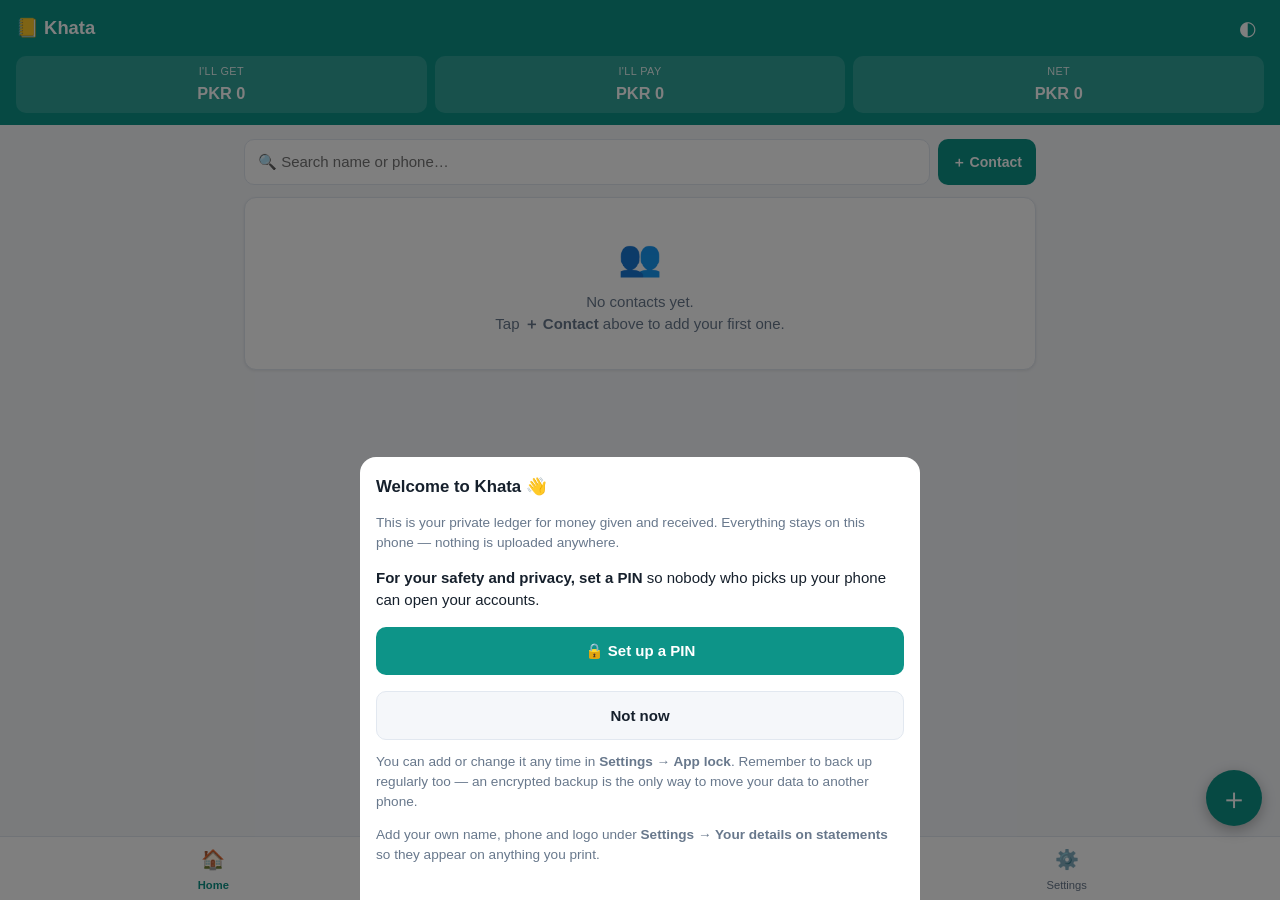
==== commit 9a1729de: "Separate software ownership from each user's letterhead The letterhead had been pre-filled with one " ====
--- a/khata/index.html
+++ b/khata/index.html
@@ -174,6 +174,12 @@
   .pr-head{text-align:center;border-bottom:2px solid #000;padding-bottom:10px;margin-bottom:14px}
   .pr-head h1{margin:0 0 4px;font-size:19px}
   .pr-sub{font-size:11px;color:#333}
+  .pr-brand{font-size:15px;font-weight:bold;letter-spacing:.5px;margin-bottom:2px}
+  .pr-logo{max-height:46px;max-width:180px;object-fit:contain;margin-bottom:6px}
+  .pr-contact{font-size:9.5px;color:#444;margin-bottom:2px;white-space:pre-line}
+  .pr-for{font-size:9px;color:#444;border:0;padding-top:2px;width:100%;text-align:center}
+  .pr-foot{margin-top:26px;padding-top:8px;border-top:1px solid #bbb;
+    text-align:center;font-size:9px;color:#555}
   .pr-meta{display:flex;justify-content:space-between;font-size:11px;margin-bottom:10px}
   table{width:100%;border-collapse:collapse;font-size:11px;table-layout:fixed}
   th,td{border:1px solid #999;padding:5px 6px;text-align:left;
@@ -194,7 +200,7 @@
   thead{display:table-header-group}
   tfoot td{font-weight:bold;background:#f3f3f3}
   .pr-sign{margin-top:40px;display:flex;justify-content:space-between;font-size:11px}
-  .pr-sign div{border-top:1px solid #000;padding-top:5px;width:38%;text-align:center}
+  .pr-sign > div{border-top:1px solid #000;padding-top:5px;width:38%;text-align:center}
   @page{margin:14mm}
 }
 </style>
@@ -309,6 +315,34 @@
       <button class="btn" id="setSave">Save preferences</button>
     </div>
     <div class="card pad">
+      <h2>Your details on statements</h2>
+      <p class="muted">Whatever you put here prints at the top of every
+      statement and report you give someone. All optional.</p>
+      <label>Your name or business name</label>
+      <input id="setBrand" maxlength="60" placeholder="e.g. Ahmed Traders">
+      <label>Phone</label>
+      <input id="setPhone" type="tel" maxlength="40" placeholder="e.g. 0300-1234567">
+      <label>Email</label>
+      <input id="setEmail" type="email" maxlength="60" placeholder="e.g. you@example.com">
+      <label>Signature name (optional)</label>
+      <input id="setSigner" maxlength="60" placeholder="the name under the signature line">
+
+      <label>Logo</label>
+      <div class="btnrow">
+        <button class="btn sec" id="logoPick" style="margin-top:0">🖼️ Choose logo</button>
+        <button class="btn sec" id="logoDrop" style="margin-top:0">Remove</button>
+      </div>
+      <input type="file" id="logoFile" accept="image/*" class="hide">
+      <div id="logoPrev" style="margin-top:10px"></div>
+
+      <p class="muted">Anything left blank is simply left off the statement.</p>
+      <button class="btn" id="brandSave">Save</button>
+    </div>
+    <div class="card pad" id="aboutCard">
+      <h2>About</h2>
+      <p class="muted" id="aboutLine"></p>
+    </div>
+    <div class="card pad">
       <h2>App lock</h2>
       <p class="muted" id="pinState"></p>
       <button class="btn" id="pinBtn"></button>
@@ -358,11 +392,18 @@
 <script>
 "use strict";
 /* ====================== storage ====================== */
+/* Who owns the software. Fixed — not a user setting. Separate from the
+   letterhead below, which belongs to whoever is using the app. */
+const APP_NAME  = "Khata";
+const APP_OWNER = "MindMeld Nexus";
+const APP_VER   = "1.0";
+
 const KEY = "khata_v1";
 const CATS = ["Loan","Repayment","Deposit","Receipt","Advance","Expense","Other"];
 const blank = () => ({version:1,
   settings:{currency:"PKR",theme:"auto",remindDays:1,lastBackup:null,
-            cc:"92", pinHash:null, pinSalt:null},
+            cc:"92", pinHash:null, pinSalt:null,
+            brand:"", phone:"", email:"", signatory:"", logo:null},
   parties:[], txns:[]});
 
 /* If stored data can't be parsed we must NEVER overwrite it with an empty
@@ -950,19 +991,57 @@
       ${running?`<td class="num">${esc(money(out-inn))}</td>`:""}</tr></tfoot></table>`;
 }
 const inPreview = ()=>{ try{ return window.self !== window.top; }catch(e){ return true; } };
-function doPrint(title,sub,meta,inner){
+const pad2 = n => String(n).padStart(2,"0");
+/* 2026-08-25_221407 — date and time to the second, so saving two files one
+   after another never overwrites the first */
+function stamp(d){
+  d = d || new Date();
+  return `${d.getFullYear()}-${pad2(d.getMonth()+1)}-${pad2(d.getDate())}`+
+         `_${pad2(d.getHours())}${pad2(d.getMinutes())}${pad2(d.getSeconds())}`;
+}
+function slug(s){
+  return String(s||"").trim().replace(/[^\w؀-ۿ]+/g,"-")
+    .replace(/^-+|-+$/g,"").slice(0,40) || "statement";
+}
+/* Captured once at load: printing two statements in a row must not restore
+   the tab title to the previous statement's filename. */
+const APP_TITLE = document.title;
+let titleTimer = null;
+function restoreTitle(){ clearTimeout(titleTimer); document.title = APP_TITLE; }
+function doPrint(title,sub,meta,inner,fileName){
+  /* The header belongs to whoever is using the app — their name, phone, email
+     and logo. The footer credit is the software's own, and is fixed. */
+  const S = db.settings, t = k => String(S[k]||"").trim();
+  const brand = t("brand"), who = t("signatory");
+  const contact = ["phone","email"].map(t).filter(Boolean).join("  ·  ");
   $("#printArea").innerHTML =
-    `<div class="pr-head"><h1>${esc(title)}</h1><div class="pr-sub">${esc(sub)}</div></div>
+    `<div class="pr-head">
+       ${S.logo? `<img class="pr-logo" src="${esc(S.logo)}" alt="">`:""}
+       ${brand? `<div class="pr-brand">${esc(brand)}</div>`:""}
+       ${contact? `<div class="pr-contact">${esc(contact)}</div>`:""}
+       <h1>${esc(title)}</h1><div class="pr-sub">${esc(sub)}</div></div>
      <div class="pr-meta">${meta}</div>${inner}
-     <div class="pr-sign"><div>Receiver's signature</div><div>Authorised signature</div></div>`;
+     <div class="pr-sign">
+       <div>Receiver's signature</div>
+       <div>${esc(who || "Authorised signature")}${
+         brand? `<div class="pr-for">for ${esc(brand)}</div>`:""}</div>
+     </div>
+     <div class="pr-foot">${esc(APP_NAME)} by ${esc(APP_OWNER)}</div>`;
   // Previews run the page inside a frame that blocks printing, so say so
   // rather than appearing to do nothing.
   if(inPreview())
     return alert("Printing is blocked inside this preview window.\n\n"+
       "Open the app from its own web address (or the installed app) and the "+
       "Print / Save-as-PDF dialog will appear normally.");
+  // Browsers name the saved PDF after the page title, so give each one a
+  // distinct, timestamped name and put the real title back afterwards.
+  if(fileName) document.title = fileName;
+  window.addEventListener("afterprint", restoreTitle, {once:true});
+  window.addEventListener("focus", restoreTitle, {once:true});
+  clearTimeout(titleTimer);
+  titleTimer = setTimeout(restoreTitle, 10000); // fallback if neither fires
   try{ window.print(); }
-  catch(e){ alert("This browser would not open the print dialog.\n\n"+e.message); }
+  catch(e){ restoreTitle(); alert("This browser would not open the print dialog.\n\n"+e.message); }
 }
 function printStatement(id){
   const p=party(id); if(!p) return;
@@ -970,7 +1049,8 @@
   doPrint("Account Statement", p.name + (p.phone? " · "+p.phone : ""),
     `<span>Printed: ${esc(fmtDT(new Date().toISOString()))}</span>
      <span>Closing balance: <b>${esc(money(b))}</b> ${b>0?"(receivable)":b<0?"(payable)":""}</span>`,
-    tableHTML(rows,{running:true, showParty:false}));
+    tableHTML(rows,{running:true, showParty:false}),
+    `${slug(p.name)}-statement-${stamp()}`);
 }
 function printReport(){
   const r = repRange.from||repRange.to
@@ -978,7 +1058,8 @@
     : "All dates";
   doPrint("Transaction Report", r,
     `<span>Printed: ${esc(fmtDT(new Date().toISOString()))}</span>
-     <span>${repRows.length} entries</span>`, tableHTML(repRows));
+     <span>${repRows.length} entries</span>`, tableHTML(repRows),
+    `khata-report-${stamp()}`);
 }
 
 /* ====================== csv / backup ====================== */
@@ -1039,7 +1120,7 @@
       t.cat, t.dir==="out"?"Gave":"Got", t.amount, t.note||"", t.dueDate||""].map(q).join(",");
   });
   return saveFile("﻿"+[head.map(q).join(","),...body].join("\r\n"),
-    `${base}-${new Date().toISOString().slice(0,10)}.csv`, "text/csv;charset=utf-8");
+    `${base}-${stamp()}.csv`, "text/csv;charset=utf-8");
 }
 /* ====================== encrypted backup ======================
    The file is real AES-256-GCM, with the key stretched from your password by
@@ -1107,28 +1188,46 @@
 }
 
 /* password sheet — resolves to the password, or null if cancelled */
+/* A real <form> with a username field, because password managers only offer to
+   save (and later fill) a credential they can key to an account. Without these
+   Chrome may take a suggested password and never hand it back. */
 function askPassword({title, msg, confirm:needConfirm, action}){
   return new Promise(resolve=>{
     openSheet(`<h3>${esc(title)}</h3>
       <p class="muted">${msg}</p>
-      <label>Password</label>
-      <input id="pw1" type="password" autocomplete="new-password" placeholder="at least 6 characters">
-      ${needConfirm?`<label>Repeat password</label>
-      <input id="pw2" type="password" autocomplete="new-password">`:""}
-      <p class="muted" id="pwErr" style="color:var(--pay);min-height:1.1em"></p>
-      <button class="btn" id="pwGo">${esc(action)}</button>
-      <button class="btn sec" id="pwCancel">Cancel</button>`);
+      <form id="pwForm" autocomplete="on">
+        <label>Backup name</label>
+        <input id="pwUser" name="username" type="text" autocomplete="username"
+               value="Khata backup" readonly
+               style="color:var(--muted);background:var(--card)">
+        <label>Password</label>
+        <input id="pw1" name="password" type="password"
+               autocomplete="${needConfirm?"new-password":"current-password"}"
+               placeholder="at least 6 characters">
+        ${needConfirm?`<label>Repeat password</label>
+        <input id="pw2" name="password2" type="password" autocomplete="new-password">`:""}
+        <label style="display:flex;align-items:center;gap:8px;margin-top:10px">
+          <input type="checkbox" id="pwShow" style="width:auto"> Show password
+        </label>
+        <p class="muted" id="pwErr" style="color:var(--pay);min-height:1.1em"></p>
+        <button class="btn" id="pwGo" type="submit">${esc(action)}</button>
+        <button class="btn sec" id="pwCancel" type="button">Cancel</button>
+      </form>`);
     const done = v =>{ closeSheet(); resolve(v); };
     $("#pwCancel").onclick = ()=> done(null);
     $("#pw1").focus();
-    $("#pwGo").onclick = ()=>{
+    $("#pwShow").onchange = e=>{
+      const t = e.target.checked ? "text" : "password";
+      $("#pw1").type = t; if($("#pw2")) $("#pw2").type = t;
+    };
+    $("#pwForm").onsubmit = e=>{
+      e.preventDefault();
       const a = $("#pw1").value;
       if(a.length < 6) return $("#pwErr").textContent = "Use at least 6 characters.";
       if(needConfirm && a !== $("#pw2").value)
         return $("#pwErr").textContent = "The two passwords don't match.";
       done(a);
     };
-    $("#pw1").onkeydown = e=>{ if(e.key==="Enter" && !needConfirm) $("#pwGo").click(); };
   });
 }
 
@@ -1143,12 +1242,31 @@
   let text;
   try{ text = await encryptBackup(pw); }
   catch(e){ return alert("Could not encrypt the backup.\n\n"+e.message); }
-  const name = `khata-backup-${new Date().toISOString().slice(0,10)}.json`;
+  const name = `khata-backup-${stamp()}.json`;
   const ok = await saveFile(text, name, "application/json");
   if(!ok) return;                                   // don't claim a backup that never saved
   db.settings.lastBackup = new Date().toISOString(); save(); renderSettings();
-  alert("Backup saved and encrypted.\n\nMove it to Google Drive to keep it safe, "+
-        "and remember the password — it is the only way back in.");
+  /* Password managers don't always offer a saved password back later, so give
+     one last chance to record it somewhere the user controls. */
+  openSheet(`<h3>✅ Backup saved</h3>
+    <p><b>${esc(name)}</b> is encrypted and ready. Move it to Google Drive or
+    another safe place.</p>
+    <p style="color:var(--pay)"><b>This password is the only way to open it.</b>
+    If your browser offered to save it, check it really was saved — and keep
+    your own copy too.</p>
+    <label>Password used</label>
+    <input id="bkShown" type="password" value="${esc(pw)}" readonly>
+    <label style="display:flex;align-items:center;gap:8px;margin-top:10px">
+      <input type="checkbox" id="bkReveal" style="width:auto"> Show it
+    </label>
+    <button class="btn sec" id="bkCopy">📋 Copy password</button>
+    <button class="btn" id="bkDone">Done</button>`);
+  $("#bkReveal").onchange = e=> $("#bkShown").type = e.target.checked? "text":"password";
+  $("#bkCopy").onclick = async ()=>{
+    try{ await navigator.clipboard.writeText(pw); $("#bkCopy").textContent = "✅ Copied"; }
+    catch(e){ $("#bkShown").type="text"; $("#bkCopy").textContent = "Copy failed — shown above"; }
+  };
+  $("#bkDone").onclick = closeSheet;
 }
 function renderSettings(){
   const lb = db.settings.lastBackup;
@@ -1159,6 +1277,20 @@
   $("#setCur").value = cur();
   $("#setRemind").value = String(db.settings.remindDays);
   $("#setCC").value = db.settings.cc||"";
+  $("#setBrand").value  = db.settings.brand||"";
+  $("#setSigner").value = db.settings.signatory||"";
+  $("#setPhone").value  = db.settings.phone||"";
+  $("#setEmail").value  = db.settings.email||"";
+  $("#logoPrev").innerHTML = db.settings.logo
+    ? `<img src="${esc(db.settings.logo)}" alt="logo"
+         style="max-height:56px;max-width:180px;border:1px solid var(--border);
+                border-radius:8px;padding:6px;background:#fff">`
+    : `<span class="muted">No logo — the statement just shows your name.</span>`;
+  $("#aboutLine").innerHTML =
+    `<b>${esc(APP_NAME)}</b> — personal ledger, version ${esc(APP_VER)}<br>` +
+    `© ${new Date().getFullYear()} ${esc(APP_OWNER)}. All rights reserved.<br>` +
+    `<span style="opacity:.8">Your ledger and the details you print are yours; ` +
+    `this covers the app itself.</span>`;
   $("#ccEg").textContent = db.settings.cc||"92";
   $("#pinState").textContent = hasPin()
     ? "🔒 PIN is on — asked when you open the app."
@@ -1238,6 +1370,45 @@
   db.settings.remindDays = +$("#setRemind").value;
   db.settings.cc = $("#setCC").value.replace(/\D/g,"");
   save(); render(); alert("Preferences saved.");
+};
+$("#brandSave").onclick = ()=>{
+  const S = db.settings;
+  S.brand     = $("#setBrand").value.trim();
+  S.signatory = $("#setSigner").value.trim();
+  S.phone     = $("#setPhone").value.trim();
+  S.email     = $("#setEmail").value.trim();
+  save(); renderSettings(); alert("Saved. It will show on your next printed statement.");
+};
+/* Logos are shrunk before storing: a phone photo would otherwise eat a large
+   slice of the ~5 MB the browser allows. */
+$("#logoPick").onclick = ()=> $("#logoFile").click();
+$("#logoDrop").onclick = ()=>{
+  if(!db.settings.logo) return;
+  if(!confirm("Remove the logo from your statements?")) return;
+  db.settings.logo = null; save(); renderSettings();
+};
+$("#logoFile").onchange = e=>{
+  const f = e.target.files[0]; e.target.value=""; if(!f) return;
+  const r = new FileReader();
+  r.onload = ()=>{
+    const img = new Image();
+    img.onload = ()=>{
+      const MAX_W = 360, MAX_H = 140;
+      const k = Math.min(MAX_W/img.width, MAX_H/img.height, 1);
+      const c = document.createElement("canvas");
+      c.width  = Math.max(1, Math.round(img.width * k));
+      c.height = Math.max(1, Math.round(img.height * k));
+      c.getContext("2d").drawImage(img, 0, 0, c.width, c.height);
+      const url = c.toDataURL("image/png");
+      if(url.length > 300000)
+        return alert("That image is too detailed to store. Try a smaller or simpler logo.");
+      db.settings.logo = url; save(); renderSettings();
+      alert("Logo saved — it will appear at the top of your statements.");
+    };
+    img.onerror = ()=> alert("That file could not be read as an image.");
+    img.src = r.result;
+  };
+  r.readAsDataURL(f);
 };
 $("#pinBtn").onclick = ()=> startLock("set");
 $("#pinOff").onclick = ()=>{
@@ -1304,7 +1475,10 @@
     <button class="btn sec" id="wSkip">Not now</button>
     <p class="muted" style="margin-top:12px">You can add or change it any time in
     <b>Settings → App lock</b>. Remember to back up regularly too — an encrypted
-    backup is the only way to move your data to another phone.</p>`);
+    backup is the only way to move your data to another phone.</p>
+    <p class="muted">Add your own name, phone and logo under
+    <b>Settings → Your details on statements</b> so they appear on anything
+    you print.</p>`);
   const seen = ()=>{ db.settings.seenWelcome = true; save(); };
   $("#wSkip").onclick = ()=>{ seen(); closeSheet(); };
   $("#wPin").onclick  = ()=>{ seen(); closeSheet(); startLock("set"); };
